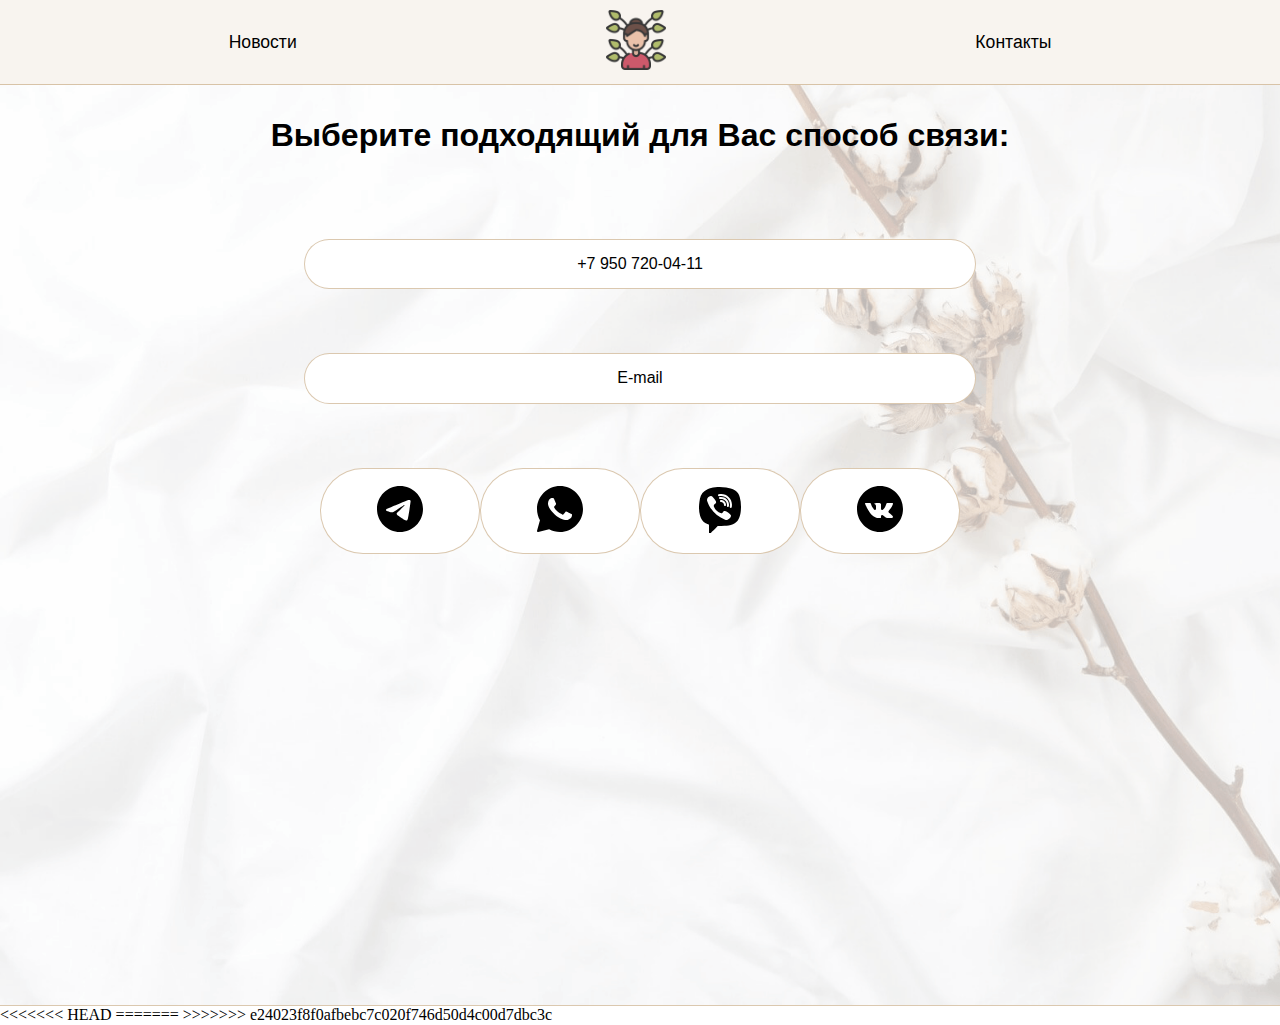
==== contact.html @ b277b759 "Add changes" ====
<!DOCTYPE html>
<html lang="en">
  <head>
    <meta charset="UTF-8" />
    <meta name="viewport" content="width=device-width, initial-scale=1.0" />
    <title>Психолог Анастасия Галкина</title>
    <link rel="stylesheet" href="assets/styles/normalize.css" />
    <link rel="stylesheet" href="assets/styles/style.css" />
    <link rel="stylesheet" href="assets/styles/style1.css" />
    <link rel="icon" href="assets/icon/logo.png" />
  </head>
  <body>
    <header class="header">
      <nav class="header-container">
        <ul class="header__link-container">
          <li>
            <a href="news.html" class="header__link header__link_groups"
              >Новости</a
            >
          </li>
          <li>
            <a href="index.html"
              ><img
                class="header__link header__logo"
                src="assets/icon/logo.png"
                alt="Логотип"
            /></a>
          </li>
          <li>
            <a href="contact.html" class="header__link header__link_contacts"
              >Контакты</a
            >
          </li>
        </ul>
      </nav>
    </header>
    <section class="block-main">
      <h1>Выберите подходящий для Вас способ связи:</h1>
      <a href="tel:+79507200411" class="button-link" target="_blank"
        >+7 950 720-04-11</a
      >
      <a href="mailto:galkina22.11@mail.ru" class="button-link" target="_blank"
        >E-mail</a
      >
      <div class="block-main__icon">
        <a href="https://t.me/+79507200411" class="button-link" target="_blank"
          ><img src="assets/svg/icon_telegram.svg" alt="telegram"
        /></a>
        <a href="https://wa.me/9507200411" class="button-link" target="_blank"
          ><img src="assets/svg/icon_whatsapp.svg" alt="whatsapp"
        /></a>
        <a href="https://viber.click/79507200411" class="button-link" target="_blank"
          ><img src="assets/svg/icon-viber.svg" alt="viber"
        /></a>
        <a href="https://vk.com/public214519920" class="button-link" target="_blank"><img src="assets/svg/icons-vk.svg" alt="vk"></a>
      </div>
    </section>
  </body>
<<<<<<< HEAD
</html>
=======
</html>
>>>>>>> e24023f8f0afbebc7c020f746d50d4c00d7dbc3c
---- assets/styles/style.css ----
@font-face {
<<<<<<< HEAD
    src: url(./assets/fonts/ZenKakuGothicNew-Light.ttf) format("truetype");
    font-family: "Zen Kaku Gothic New";
    font-weight: 300;
    font-style: normal;
  }
  @font-face {
    src: url(./assets/fonts/ZenKakuGothicNew-Regular.ttf) format("truetype");
    font-family: "Zen Kaku Gothic New";
    font-weight: 400;
    font-style: normal;
  }
  @font-face {
    src: url(./assets/fonts/ZenKakuGothicNew-Medium.ttf) format("truetype");
    font-family: "Zen Kaku Gothic New";
    font-weight: 500;
    font-style: normal;
  }
  @font-face {
    src: url(./assets/fonts/ZenKakuGothicNew-Bold.ttf) format("truetype");
    font-family: "Zen Kaku Gothic New";
    font-weight: 700;
    font-style: normal;
  }
  @font-face {
    src: url(./assets/fonts/ZenKakuGothicNew-Black.ttf) format("truetype");
    font-family: "Zen Kaku Gothic New";
    font-weight: 900;
    font-style: normal;
  }
  @font-face {
    src: url(./assets/fonts/Podkova-Regular.ttf) format("truetype");
    font-family: "Podkova";
    font-weight: 400;
    font-style: normal;
  }
  @font-face {
    src: url(./assets/fonts/Podkova-Medium.ttf) format("truetype");
    font-family: "Podkova";
    font-weight: 500;
    font-style: normal;
  }
  @font-face {
    src: url(./assets/fonts/Podkova-SemiBold.ttf) format("truetype");
    font-family: "Podkova";
    font-weight: 600;
    font-style: normal;
  }
  @font-face {
    src: url(./assets/fonts/Podkova-Bold.ttf) format("truetype");
    font-family: "Podkova";
    font-weight: 700;
    font-style: normal;
  }
  @font-face {
    src: url(./assets/fonts/Podkova-ExtraBold.ttf) format("truetype");
    font-family: "Podkova";
    font-weight: 800;
    font-style: normal;
  }
  
  /* Header */
  
  .header {
    background-color: rgba(183, 145, 95, 0.1);
    border-bottom: 1.5px solid rgba(183, 145, 95, 0.5);
    font-size: 1.1em;
  }
  .header__link-container {
    display: flex;
    flex-direction: row;
    justify-content: space-around;
    align-items: center;
    margin: 0 5%;
    list-style-type: none;
    padding: 10px;
  }
  .header__link {
    color: black;
    text-decoration: none;
  }
  .header__logo {
    max-height: 60px;
  }
  
  /* Блок 1 */
  
  .block-1 {
    background-image: url(../images/Main_picture_01.png);
    background-repeat: no-repeat;
    background-size: cover;
    display: flex;
    flex-direction: column;
    border-bottom: 1.5px solid rgba(183, 145, 95, 0.5);
  }
  .block-1__h1 {
    width: 40%;
    margin: 10% 0 0 10%;
  }
  .block-1__text {
    width: 40%;
    margin-left: 10%;
  }
  .block-1__button {
    max-width: 20%;
    margin: 10px 0 10% 10%;
    border: 1.5px solid rgba(183, 145, 95, 0.5);
  }
  
  /* Блок 2 */
  
  .block-2 {
    margin: 0 10vw 10vw 10vw;
    display: flex;
    flex-direction: row;
    align-items: center;
  }
  .block-2__img {
    height: 40vw;
    margin: 15px;
  }
  .block-2__container {
    padding: 10px;
  }
  
  /* Блок 3 */
  
  .block-3 {
    display: flex;
    flex-direction: column;
    align-items: center;
    margin: 0 10vw 3vw 10vw;
  }
  .block-3-container {
    width: 90%;
    display: grid;
    grid-gap: 50px;
    grid-template-columns: repeat(auto-fit, minmax(200px, 1fr));
    grid-template-rows: repeat(auto-fit, minmax(100px, 1fr));
    justify-items: center;
  }
  .block-3-container__item {
    text-align: center;
  }
  .block-3-container__text {
    border: 1.5px solid rgba(183, 145, 95, 0.5);
    padding: 20px;
    background-color: white;
    width: 100%;
  }
  
  /* Блок 4 */
  
  .block-4 {
    display: flex;
    flex-direction: column;
    align-items: center;
    text-align: center;
    justify-content: center;
    width: 100%;
    margin-bottom: 3vw;
  }
  .block-4__box {
    width: 50%;
  }
  .block-4__point {
    display: flex;
    flex-direction: row;
    align-items: center;
    border: 1px solid rgba(183, 145, 95, 0.5);
    margin-bottom: 3%;
    background-color: white;
  }
  .block-4__number {
    margin: 3% 6% 3% 3%;
  }
  .block-4__text {
    margin-right: 1.5%;
  }
  
  /* Блок 5 */
  
  .block-5 {
    display: flex;
    flex-direction: column;
    align-items: center;
    text-align: center;
    align-content: center;
    justify-content: center;
    width: 100%;
    margin-bottom: 3vw;
  }
  .block-5__container {
    margin: 0 0 5vw 0;
    display: grid;
    grid-gap: 30px;
    grid-template-columns: repeat(auto-fit, minmax(300px, 1fr));
    grid-template-rows: repeat(auto-fit, minmax(300px, 1fr));
  }
  .block-5__container > div {
    background-color: white;
    border: 1.5px solid rgba(183, 145, 95, 0.5);
    width: 100%;
    height: 100%;
    object-fit: cover;
    display: flex;
    flex-direction: column;
    justify-content: space-between;
    align-content: center;
  }
  .block-5__container > div > h3 {
    padding: 0 15px 0 15px;
  }
  .block-5__container > div > p {
    padding: 0 15px 0 15px;
  }
  .block-5__container-link {
    border-top: 1.5px solid rgba(183, 145, 95, 0.5);
  }
  
  /* Footer */
  
  .footer {
    display: flex;
    flex-direction: column;
    align-content: center;
    align-items: center;
    justify-content: center;
    background-color: rgba(183, 145, 95, 0.5);
  }
  .footer__link {
    display: flex;
    flex-direction: row;
    align-items: center;
    justify-content: space-around;
    width: 100%;
  }
  .footer__link-social > a > img {
    width: 50px;
    padding: 10px;
  }
  .footer__link > div > a {
    color: black;
    text-decoration: none;
  }
  .footer__bottom{
    border-top:1px solid  rgba(183, 145, 95, 0.5);
    display: flex;
    flex-direction: column;
    align-items: center;
    justify-content: start;
    width: 100%;
  }
  .footer__bottom > a{
    color: black;
    text-decoration: none;
  }
  
  /*NEWS-PAGE*/
  
  .block-news {
    background-image: url(../images/Main_picture_01.png);
    display: flex;
    flex-direction: column;
    align-items: center;
    text-align: center;
    margin: 0;
    height: 100vh;
  }
  .block-news__container {
    margin: 0 10vw 10vw 10vw;
    display: grid;
    grid-gap: 30px;
    grid-template-columns: repeat(auto-fit, minmax(70vw, 1fr));
  }
  .block-news__container-text {
    background-color: white;
    border: 1.5px solid rgba(183, 145, 95, 0.5);
    width: 100%;
    height: 100%;
    object-fit: cover;
    display: flex;
    flex-direction: column;
    justify-content: space-between;
  }
  .block-news__container > div > h3 {
    padding: 0 15px 0 15px;
  }
  .block-news__container-text > p {
    padding: 0 15px 0 15px;
  }
  .block-news__link {
    background-color: white;
    border-top: 1.5px solid rgba(183, 145, 95, 0.5);
    color: rgb(183, 145, 95);
    text-decoration: none;
    padding: 15px;
    text-align: center;
  }
  
  /*CONTACT-PAGE*/
  
  .block-main {
    background-image: url(../images/Main_picture_01.png);
    background-repeat: no-repeat;
    background-size: cover;
    border-bottom: 1.5px solid rgba(183, 145, 95, 0.5);
    display: flex;
    flex-direction: column;
    align-items: center;
    justify-content: start;
    text-align: center;
    height: 100vh;
    padding: 10px;
  }
  .button-link {
    background-color: white;
    border: 1.5px solid rgba(183, 145, 95, 0.5);
    border-radius: 70px;
    width: 50vw;
    color: black;
    text-decoration: none;
    padding: 15px;
    margin-top: 5vw;
  }
  .block-main__icon {
    display: flex;
    flex-direction: row;
    align-items: center;
    width: 50vw;
  }
  
  @media screen and (max-width: 650px) {
    .block-1 {
      align-items: center;
      margin: 0;
    }
    .block-1__h1 {
      width: 100%;
      margin: 5vw 0 0 0;
      text-align: center;
    }
    .block-1__text {
      width: 100%;
      margin-left: 0;
      text-align: center;
    }
    .block-1__button {
      max-width: 70%;
      padding: 20px;
      margin: 5% 0 5% 5%;
    }
    .block-2 {
      display: flex;
      flex-direction: column;
      align-items: center;
    }
    .block-2__img {
      height: 70vw;
    }
    /* Блок 3 */
  
    .block-3 {
      margin: 0;
      text-align: center;
    }
    .block-3-container {
      justify-content: center;
      width: 100%;
      grid-gap: 10px;
    }
  
    .block-3-container__text {
      width: 80%;
    }
  
    .block-4__box {
      width: 90%;
    }
    .block-5 {
      margin: 0;
      width: 100%;
    }
    .block-5__container {
      margin: 15px;
      display: grid;
      grid-gap: 10px;
      grid-template-columns: repeat(auto-fit, minmax(50vw, 600vw));
      text-align: center;
    }
  
  /* Footer */
  
  .footer__link-email{
    display: none;
  }
  .footer__link {
    flex-direction: column;
    margin-top: 10px;
  }
  .footer__link-social > a > img {
    width: 40px;
    padding: 5px;
  }
  
  .footer__bottom{
    border-top:1px solid  rgba(183, 145, 95, 0.5);
    display: flex;
    flex-direction: column;
    align-items: center;
    text-align: center;
    justify-content: start;
    width: 100%;
  }
  
    /*CONTACT-PAGE*/
  
    .block-main {
      display: flex;
      flex-direction: column;
      align-items: center;
      justify-content: start;
      text-align: center;
    }
    .button-link {
      color: black;
      text-decoration: none;
    }
    .block-main__icon {
      display: flex;
      flex-direction: column;
      align-items: center;
    }
  }
=======
  src: url(./assets/fonts/ZenKakuGothicNew-Light.ttf) format("truetype");
  font-family: "Zen Kaku Gothic New";
  font-weight: 300;
  font-style: normal;
}
@font-face {
  src: url(./assets/fonts/ZenKakuGothicNew-Regular.ttf) format("truetype");
  font-family: "Zen Kaku Gothic New";
  font-weight: 400;
  font-style: normal;
}
@font-face {
  src: url(./assets/fonts/ZenKakuGothicNew-Medium.ttf) format("truetype");
  font-family: "Zen Kaku Gothic New";
  font-weight: 500;
  font-style: normal;
}
@font-face {
  src: url(./assets/fonts/ZenKakuGothicNew-Bold.ttf) format("truetype");
  font-family: "Zen Kaku Gothic New";
  font-weight: 700;
  font-style: normal;
}
@font-face {
  src: url(./assets/fonts/ZenKakuGothicNew-Black.ttf) format("truetype");
  font-family: "Zen Kaku Gothic New";
  font-weight: 900;
  font-style: normal;
}
@font-face {
  src: url(./assets/fonts/Podkova-Regular.ttf) format("truetype");
  font-family: "Podkova";
  font-weight: 400;
  font-style: normal;
}
@font-face {
  src: url(./assets/fonts/Podkova-Medium.ttf) format("truetype");
  font-family: "Podkova";
  font-weight: 500;
  font-style: normal;
}
@font-face {
  src: url(./assets/fonts/Podkova-SemiBold.ttf) format("truetype");
  font-family: "Podkova";
  font-weight: 600;
  font-style: normal;
}
@font-face {
  src: url(./assets/fonts/Podkova-Bold.ttf) format("truetype");
  font-family: "Podkova";
  font-weight: 700;
  font-style: normal;
}
@font-face {
  src: url(./assets/fonts/Podkova-ExtraBold.ttf) format("truetype");
  font-family: "Podkova";
  font-weight: 800;
  font-style: normal;
}

/* Header */

.header {
  background-color: rgba(183, 145, 95, 0.1);
  border-bottom: 1.5px solid rgba(183, 145, 95, 0.5);
  font-size: 1.1em;
}
.header__link-container {
  display: flex;
  flex-direction: row;
  justify-content: space-around;
  align-items: center;
  margin: 0 5%;
  list-style-type: none;
  padding: 10px;
}
.header__link {
  color: black;
  text-decoration: none;
}
.header__logo {
  max-height: 60px;
}

/* Блок 1 */

.block-1 {
  background-image: url(../images/Main_picture_01.png);
  background-repeat: no-repeat;
  background-size: cover;
  display: flex;
  flex-direction: column;
  border-bottom: 1.5px solid rgba(183, 145, 95, 0.5);
}
.block-1__h1 {
  width: 40%;
  margin: 10% 0 0 10%;
}
.block-1__text {
  width: 40%;
  margin-left: 10%;
}
.block-1__button {
  max-width: 20%;
  margin: 10px 0 10% 10%;
  border: 1.5px solid rgba(183, 145, 95, 0.5);
}

/* Блок 2 */

.block-2 {
  margin: 0 10vw 10vw 10vw;
  display: flex;
  flex-direction: row;
  align-items: center;
}
.block-2__img {
  height: 40vw;
  margin: 15px;
}
.block-2__container {
  padding: 10px;
}

/* Блок 3 */

.block-3 {
  display: flex;
  flex-direction: column;
  align-items: center;
  margin: 0 10vw 3vw 10vw;
}
.block-3-container {
  width: 90%;
  display: grid;
  grid-gap: 50px;
  grid-template-columns: repeat(auto-fit, minmax(200px, 1fr));
  grid-template-rows: repeat(auto-fit, minmax(100px, 1fr));
  justify-items: center;
}
.block-3-container__item {
  text-align: center;
}
.block-3-container__text {
  border: 1.5px solid rgba(183, 145, 95, 0.5);
  padding: 20px;
  background-color: white;
  width: 100%;
}

/* Блок 4 */

.block-4 {
  display: flex;
  flex-direction: column;
  align-items: center;
  text-align: center;
  justify-content: center;
  width: 100%;
  margin-bottom: 3vw;
}
.block-4__box {
  width: 50%;
}
.block-4__point {
  display: flex;
  flex-direction: row;
  align-items: center;
  border: 1px solid rgba(183, 145, 95, 0.5);
  margin-bottom: 3%;
  background-color: white;
}
.block-4__number {
  margin: 3% 6% 3% 3%;
}
.block-4__text {
  margin-right: 1.5%;
}

/* Блок 5 */

.block-5 {
  display: flex;
  flex-direction: column;
  align-items: center;
  text-align: center;
  align-content: center;
  justify-content: center;
  width: 100%;
  margin-bottom: 3vw;
}
.block-5__container {
  margin: 0 0 5vw 0;
  display: grid;
  grid-gap: 30px;
  grid-template-columns: repeat(auto-fit, minmax(300px, 1fr));
  grid-template-rows: repeat(auto-fit, minmax(300px, 1fr));
}
.block-5__container > div {
  background-color: white;
  border: 1.5px solid rgba(183, 145, 95, 0.5);
  width: 100%;
  height: 100%;
  object-fit: cover;
  display: flex;
  flex-direction: column;
  justify-content: space-between;
  align-content: center;
}
.block-5__container > div > h3 {
  padding: 0 15px 0 15px;
}
.block-5__container > div > p {
  padding: 0 15px 0 15px;
}
.block-5__container-link {
  border-top: 1.5px solid rgba(183, 145, 95, 0.5);
}

/* Footer */

.footer {
  display: flex;
  flex-direction: column;
  align-content: center;
  align-items: center;
  justify-content: center;
  background-color: rgba(183, 145, 95, 0.5);
}
.footer__link {
  display: flex;
  flex-direction: row;
  align-items: center;
  justify-content: space-around;
  width: 100%;
}
.footer__link-social > a > img {
  width: 50px;
  padding: 10px;
}
.footer__link > div > a {
  color: black;
  text-decoration: none;
}
.footer__bottom{
  border-top:1px solid  rgba(183, 145, 95, 0.5);
  display: flex;
  flex-direction: column;
  align-items: center;
  justify-content: start;
  width: 100%;
}
.footer__bottom > a{
  color: black;
  text-decoration: none;
}

/*NEWS-PAGE*/

.block-news {
  background-image: url(../images/Main_picture_01.png);
  display: flex;
  flex-direction: column;
  align-items: center;
  text-align: center;
  margin: 0;
  height: 100vh;
}
.block-news__container {
  margin: 0 10vw 10vw 10vw;
  display: grid;
  grid-gap: 30px;
  grid-template-columns: repeat(auto-fit, minmax(70vw, 1fr));
}
.block-news__container-text {
  background-color: white;
  border: 1.5px solid rgba(183, 145, 95, 0.5);
  width: 100%;
  height: 100%;
  object-fit: cover;
  display: flex;
  flex-direction: column;
  justify-content: space-between;
}
.block-news__container > div > h3 {
  padding: 0 15px 0 15px;
}
.block-news__container-text > p {
  padding: 0 15px 0 15px;
}
.block-news__link {
  background-color: white;
  border-top: 1.5px solid rgba(183, 145, 95, 0.5);
  color: rgb(183, 145, 95);
  text-decoration: none;
  padding: 15px;
  text-align: center;
}

/*CONTACT-PAGE*/

.block-main {
  background-image: url(../images/Main_picture_01.png);
  background-repeat: no-repeat;
  background-size: cover;
  border-bottom: 1.5px solid rgba(183, 145, 95, 0.5);
  display: flex;
  flex-direction: column;
  align-items: center;
  justify-content: start;
  text-align: center;
  height: 100vh;
  padding: 10px;
}
.button-link {
  background-color: white;
  border: 1.5px solid rgba(183, 145, 95, 0.5);
  border-radius: 70px;
  width: 50vw;
  color: black;
  text-decoration: none;
  padding: 15px;
  margin-top: 5vw;
}
.block-main__icon {
  display: flex;
  flex-direction: row;
  align-items: center;
  width: 50vw;
}

@media screen and (max-width: 650px) {
  .block-1 {
    align-items: center;
    margin: 0;
  }
  .block-1__h1 {
    width: 100%;
    margin: 5vw 0 0 0;
    text-align: center;
  }
  .block-1__text {
    width: 100%;
    margin-left: 0;
    text-align: center;
  }
  .block-1__button {
    max-width: 70%;
    padding: 20px;
    margin: 5% 0 5% 5%;
  }
  .block-2 {
    display: flex;
    flex-direction: column;
    align-items: center;
  }
  .block-2__img {
    height: 70vw;
  }
  /* Блок 3 */

  .block-3 {
    margin: 0;
    text-align: center;
  }
  .block-3-container {
    justify-content: center;
    width: 100%;
    grid-gap: 10px;
  }

  .block-3-container__text {
    width: 80%;
  }

  .block-4__box {
    width: 90%;
  }
  .block-5 {
    margin: 0;
    width: 100%;
  }
  .block-5__container {
    margin: 15px;
    display: grid;
    grid-gap: 10px;
    grid-template-columns: repeat(auto-fit, minmax(50vw, 600vw));
    text-align: center;
  }

/* Footer */

.footer__link-email{
  display: none;
}
.footer__link {
  flex-direction: column;
  margin-top: 10px;
}
.footer__link-social > a > img {
  width: 40px;
  padding: 5px;
}

.footer__bottom{
  border-top:1px solid  rgba(183, 145, 95, 0.5);
  display: flex;
  flex-direction: column;
  align-items: center;
  text-align: center;
  justify-content: start;
  width: 100%;
}

  /*CONTACT-PAGE*/

  .block-main {
    display: flex;
    flex-direction: column;
    align-items: center;
    justify-content: start;
    text-align: center;
  }
  .button-link {
    color: black;
    text-decoration: none;
  }
  .block-main__icon {
    display: flex;
    flex-direction: column;
    align-items: center;
  }
}
>>>>>>> e24023f8f0afbebc7c020f746d50d4c00d7dbc3c
---- assets/styles/style1.css ----
.block-2__header {
<<<<<<< HEAD
    font-family: "Zen Kaku Gothic New", sans-serif;
    color: rgba(183, 145, 95, 0.814);
  }
  
  .block-1__text,
  .block-2__text,
  .block-3-container__text,
  .block-4__text,
  .text {
    font-family: "Zen Kaku Gothic New", sans-serif;
    font-weight: 300;
    font-size: 0.9em;
    color: black;
  }
  
  .block-4__textbold,
  .text-bold,
  .block-news__header {
    font-family: "Podkova", serif;
    font-weight: 700;
    font-size: 1.15em;
  }
  
  .block-4__number,
  .block-3-container__item {
    font-family: "Zen Kaku Gothic New", sans-serif;
    font-weight: 500;
    font-size: 1.2em;
    color: rgb(183, 145, 95);
  }
  
  .block-1__button,
  .block-5__container-link {
    font-family: "Zen Kaku Gothic New", sans-serif;
    background-color: white;
    color: rgb(183, 145, 95);
    text-decoration: none;
    padding: 15px;
    text-align: center;
  }
  
  .header,
  .block-1__h1,
  .block-3__header,
  .block-4__header,
  .block-5__header,
  .block-5__container > div > h3,
  .footer,
  .block-main,
  .block-news__container-text {
    font-family: "Zen Kaku Gothic New", sans-serif;
  }
  
  /*# sourceMappingURL=style1.css.map */


=======
  font-family: "Zen Kaku Gothic New", sans-serif;
  color: rgba(183, 145, 95, 0.814);
}

.block-1__text,
.block-2__text,
.block-3-container__text,
.block-4__text,
.text {
  font-family: "Zen Kaku Gothic New", sans-serif;
  font-weight: 300;
  font-size: 0.9em;
  color: black;
}

.block-4__textbold,
.text-bold,
.block-news__header {
  font-family: "Podkova", serif;
  font-weight: 700;
  font-size: 1.15em;
}

.block-4__number,
.block-3-container__item {
  font-family: "Zen Kaku Gothic New", sans-serif;
  font-weight: 500;
  font-size: 1.2em;
  color: rgb(183, 145, 95);
}

.block-1__button,
.block-5__container-link {
  font-family: "Zen Kaku Gothic New", sans-serif;
  background-color: white;
  color: rgb(183, 145, 95);
  text-decoration: none;
  padding: 15px;
  text-align: center;
}

.header,
.block-1__h1,
.block-3__header,
.block-4__header,
.block-5__header,
.block-5__container > div > h3,
.footer,
.block-main,
.block-news__container-text {
  font-family: "Zen Kaku Gothic New", sans-serif;
}

/*# sourceMappingURL=style1.css.map */
>>>>>>> e24023f8f0afbebc7c020f746d50d4c00d7dbc3c
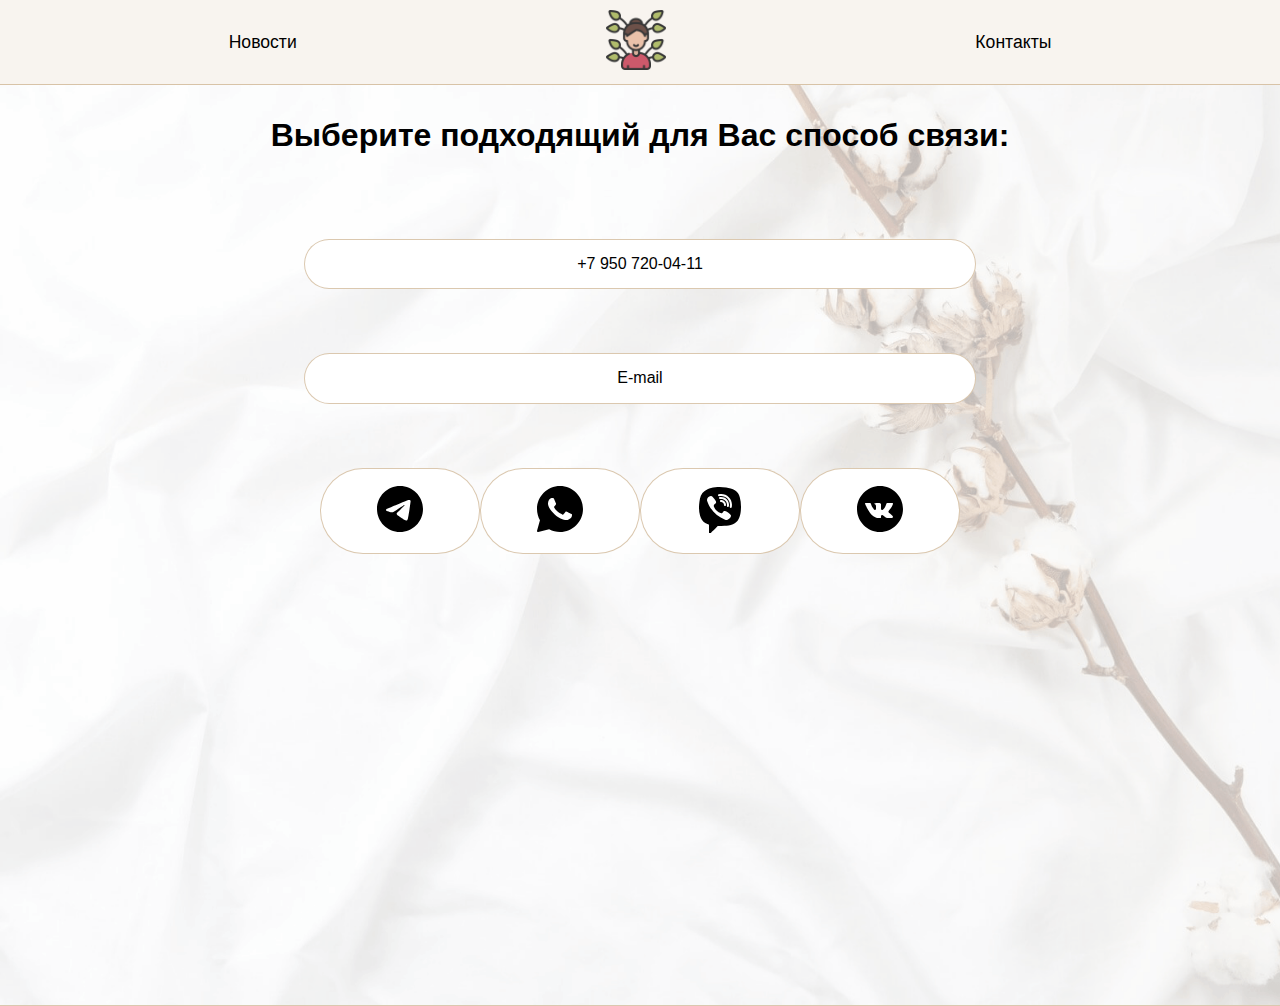
==== commit 75b190f2: "Add changes" ====
--- a/contact.html
+++ b/contact.html
@@ -56,8 +56,4 @@
       </div>
     </section>
   </body>
-<<<<<<< HEAD
 </html>
-=======
-</html>
->>>>>>> e24023f8f0afbebc7c020f746d50d4c00d7dbc3c
--- a/assets/styles/style.css
+++ b/assets/styles/style.css
@@ -1,440 +1,5 @@
 
 @font-face {
-<<<<<<< HEAD
-    src: url(./assets/fonts/ZenKakuGothicNew-Light.ttf) format("truetype");
-    font-family: "Zen Kaku Gothic New";
-    font-weight: 300;
-    font-style: normal;
-  }
-  @font-face {
-    src: url(./assets/fonts/ZenKakuGothicNew-Regular.ttf) format("truetype");
-    font-family: "Zen Kaku Gothic New";
-    font-weight: 400;
-    font-style: normal;
-  }
-  @font-face {
-    src: url(./assets/fonts/ZenKakuGothicNew-Medium.ttf) format("truetype");
-    font-family: "Zen Kaku Gothic New";
-    font-weight: 500;
-    font-style: normal;
-  }
-  @font-face {
-    src: url(./assets/fonts/ZenKakuGothicNew-Bold.ttf) format("truetype");
-    font-family: "Zen Kaku Gothic New";
-    font-weight: 700;
-    font-style: normal;
-  }
-  @font-face {
-    src: url(./assets/fonts/ZenKakuGothicNew-Black.ttf) format("truetype");
-    font-family: "Zen Kaku Gothic New";
-    font-weight: 900;
-    font-style: normal;
-  }
-  @font-face {
-    src: url(./assets/fonts/Podkova-Regular.ttf) format("truetype");
-    font-family: "Podkova";
-    font-weight: 400;
-    font-style: normal;
-  }
-  @font-face {
-    src: url(./assets/fonts/Podkova-Medium.ttf) format("truetype");
-    font-family: "Podkova";
-    font-weight: 500;
-    font-style: normal;
-  }
-  @font-face {
-    src: url(./assets/fonts/Podkova-SemiBold.ttf) format("truetype");
-    font-family: "Podkova";
-    font-weight: 600;
-    font-style: normal;
-  }
-  @font-face {
-    src: url(./assets/fonts/Podkova-Bold.ttf) format("truetype");
-    font-family: "Podkova";
-    font-weight: 700;
-    font-style: normal;
-  }
-  @font-face {
-    src: url(./assets/fonts/Podkova-ExtraBold.ttf) format("truetype");
-    font-family: "Podkova";
-    font-weight: 800;
-    font-style: normal;
-  }
-  
-  /* Header */
-  
-  .header {
-    background-color: rgba(183, 145, 95, 0.1);
-    border-bottom: 1.5px solid rgba(183, 145, 95, 0.5);
-    font-size: 1.1em;
-  }
-  .header__link-container {
-    display: flex;
-    flex-direction: row;
-    justify-content: space-around;
-    align-items: center;
-    margin: 0 5%;
-    list-style-type: none;
-    padding: 10px;
-  }
-  .header__link {
-    color: black;
-    text-decoration: none;
-  }
-  .header__logo {
-    max-height: 60px;
-  }
-  
-  /* Блок 1 */
-  
-  .block-1 {
-    background-image: url(../images/Main_picture_01.png);
-    background-repeat: no-repeat;
-    background-size: cover;
-    display: flex;
-    flex-direction: column;
-    border-bottom: 1.5px solid rgba(183, 145, 95, 0.5);
-  }
-  .block-1__h1 {
-    width: 40%;
-    margin: 10% 0 0 10%;
-  }
-  .block-1__text {
-    width: 40%;
-    margin-left: 10%;
-  }
-  .block-1__button {
-    max-width: 20%;
-    margin: 10px 0 10% 10%;
-    border: 1.5px solid rgba(183, 145, 95, 0.5);
-  }
-  
-  /* Блок 2 */
-  
-  .block-2 {
-    margin: 0 10vw 10vw 10vw;
-    display: flex;
-    flex-direction: row;
-    align-items: center;
-  }
-  .block-2__img {
-    height: 40vw;
-    margin: 15px;
-  }
-  .block-2__container {
-    padding: 10px;
-  }
-  
-  /* Блок 3 */
-  
-  .block-3 {
-    display: flex;
-    flex-direction: column;
-    align-items: center;
-    margin: 0 10vw 3vw 10vw;
-  }
-  .block-3-container {
-    width: 90%;
-    display: grid;
-    grid-gap: 50px;
-    grid-template-columns: repeat(auto-fit, minmax(200px, 1fr));
-    grid-template-rows: repeat(auto-fit, minmax(100px, 1fr));
-    justify-items: center;
-  }
-  .block-3-container__item {
-    text-align: center;
-  }
-  .block-3-container__text {
-    border: 1.5px solid rgba(183, 145, 95, 0.5);
-    padding: 20px;
-    background-color: white;
-    width: 100%;
-  }
-  
-  /* Блок 4 */
-  
-  .block-4 {
-    display: flex;
-    flex-direction: column;
-    align-items: center;
-    text-align: center;
-    justify-content: center;
-    width: 100%;
-    margin-bottom: 3vw;
-  }
-  .block-4__box {
-    width: 50%;
-  }
-  .block-4__point {
-    display: flex;
-    flex-direction: row;
-    align-items: center;
-    border: 1px solid rgba(183, 145, 95, 0.5);
-    margin-bottom: 3%;
-    background-color: white;
-  }
-  .block-4__number {
-    margin: 3% 6% 3% 3%;
-  }
-  .block-4__text {
-    margin-right: 1.5%;
-  }
-  
-  /* Блок 5 */
-  
-  .block-5 {
-    display: flex;
-    flex-direction: column;
-    align-items: center;
-    text-align: center;
-    align-content: center;
-    justify-content: center;
-    width: 100%;
-    margin-bottom: 3vw;
-  }
-  .block-5__container {
-    margin: 0 0 5vw 0;
-    display: grid;
-    grid-gap: 30px;
-    grid-template-columns: repeat(auto-fit, minmax(300px, 1fr));
-    grid-template-rows: repeat(auto-fit, minmax(300px, 1fr));
-  }
-  .block-5__container > div {
-    background-color: white;
-    border: 1.5px solid rgba(183, 145, 95, 0.5);
-    width: 100%;
-    height: 100%;
-    object-fit: cover;
-    display: flex;
-    flex-direction: column;
-    justify-content: space-between;
-    align-content: center;
-  }
-  .block-5__container > div > h3 {
-    padding: 0 15px 0 15px;
-  }
-  .block-5__container > div > p {
-    padding: 0 15px 0 15px;
-  }
-  .block-5__container-link {
-    border-top: 1.5px solid rgba(183, 145, 95, 0.5);
-  }
-  
-  /* Footer */
-  
-  .footer {
-    display: flex;
-    flex-direction: column;
-    align-content: center;
-    align-items: center;
-    justify-content: center;
-    background-color: rgba(183, 145, 95, 0.5);
-  }
-  .footer__link {
-    display: flex;
-    flex-direction: row;
-    align-items: center;
-    justify-content: space-around;
-    width: 100%;
-  }
-  .footer__link-social > a > img {
-    width: 50px;
-    padding: 10px;
-  }
-  .footer__link > div > a {
-    color: black;
-    text-decoration: none;
-  }
-  .footer__bottom{
-    border-top:1px solid  rgba(183, 145, 95, 0.5);
-    display: flex;
-    flex-direction: column;
-    align-items: center;
-    justify-content: start;
-    width: 100%;
-  }
-  .footer__bottom > a{
-    color: black;
-    text-decoration: none;
-  }
-  
-  /*NEWS-PAGE*/
-  
-  .block-news {
-    background-image: url(../images/Main_picture_01.png);
-    display: flex;
-    flex-direction: column;
-    align-items: center;
-    text-align: center;
-    margin: 0;
-    height: 100vh;
-  }
-  .block-news__container {
-    margin: 0 10vw 10vw 10vw;
-    display: grid;
-    grid-gap: 30px;
-    grid-template-columns: repeat(auto-fit, minmax(70vw, 1fr));
-  }
-  .block-news__container-text {
-    background-color: white;
-    border: 1.5px solid rgba(183, 145, 95, 0.5);
-    width: 100%;
-    height: 100%;
-    object-fit: cover;
-    display: flex;
-    flex-direction: column;
-    justify-content: space-between;
-  }
-  .block-news__container > div > h3 {
-    padding: 0 15px 0 15px;
-  }
-  .block-news__container-text > p {
-    padding: 0 15px 0 15px;
-  }
-  .block-news__link {
-    background-color: white;
-    border-top: 1.5px solid rgba(183, 145, 95, 0.5);
-    color: rgb(183, 145, 95);
-    text-decoration: none;
-    padding: 15px;
-    text-align: center;
-  }
-  
-  /*CONTACT-PAGE*/
-  
-  .block-main {
-    background-image: url(../images/Main_picture_01.png);
-    background-repeat: no-repeat;
-    background-size: cover;
-    border-bottom: 1.5px solid rgba(183, 145, 95, 0.5);
-    display: flex;
-    flex-direction: column;
-    align-items: center;
-    justify-content: start;
-    text-align: center;
-    height: 100vh;
-    padding: 10px;
-  }
-  .button-link {
-    background-color: white;
-    border: 1.5px solid rgba(183, 145, 95, 0.5);
-    border-radius: 70px;
-    width: 50vw;
-    color: black;
-    text-decoration: none;
-    padding: 15px;
-    margin-top: 5vw;
-  }
-  .block-main__icon {
-    display: flex;
-    flex-direction: row;
-    align-items: center;
-    width: 50vw;
-  }
-  
-  @media screen and (max-width: 650px) {
-    .block-1 {
-      align-items: center;
-      margin: 0;
-    }
-    .block-1__h1 {
-      width: 100%;
-      margin: 5vw 0 0 0;
-      text-align: center;
-    }
-    .block-1__text {
-      width: 100%;
-      margin-left: 0;
-      text-align: center;
-    }
-    .block-1__button {
-      max-width: 70%;
-      padding: 20px;
-      margin: 5% 0 5% 5%;
-    }
-    .block-2 {
-      display: flex;
-      flex-direction: column;
-      align-items: center;
-    }
-    .block-2__img {
-      height: 70vw;
-    }
-    /* Блок 3 */
-  
-    .block-3 {
-      margin: 0;
-      text-align: center;
-    }
-    .block-3-container {
-      justify-content: center;
-      width: 100%;
-      grid-gap: 10px;
-    }
-  
-    .block-3-container__text {
-      width: 80%;
-    }
-  
-    .block-4__box {
-      width: 90%;
-    }
-    .block-5 {
-      margin: 0;
-      width: 100%;
-    }
-    .block-5__container {
-      margin: 15px;
-      display: grid;
-      grid-gap: 10px;
-      grid-template-columns: repeat(auto-fit, minmax(50vw, 600vw));
-      text-align: center;
-    }
-  
-  /* Footer */
-  
-  .footer__link-email{
-    display: none;
-  }
-  .footer__link {
-    flex-direction: column;
-    margin-top: 10px;
-  }
-  .footer__link-social > a > img {
-    width: 40px;
-    padding: 5px;
-  }
-  
-  .footer__bottom{
-    border-top:1px solid  rgba(183, 145, 95, 0.5);
-    display: flex;
-    flex-direction: column;
-    align-items: center;
-    text-align: center;
-    justify-content: start;
-    width: 100%;
-  }
-  
-    /*CONTACT-PAGE*/
-  
-    .block-main {
-      display: flex;
-      flex-direction: column;
-      align-items: center;
-      justify-content: start;
-      text-align: center;
-    }
-    .button-link {
-      color: black;
-      text-decoration: none;
-    }
-    .block-main__icon {
-      display: flex;
-      flex-direction: column;
-      align-items: center;
-    }
-  }
-=======
   src: url(./assets/fonts/ZenKakuGothicNew-Light.ttf) format("truetype");
   font-family: "Zen Kaku Gothic New";
   font-weight: 300;
@@ -867,5 +432,4 @@
     flex-direction: column;
     align-items: center;
   }
-}
->>>>>>> e24023f8f0afbebc7c020f746d50d4c00d7dbc3c
+}